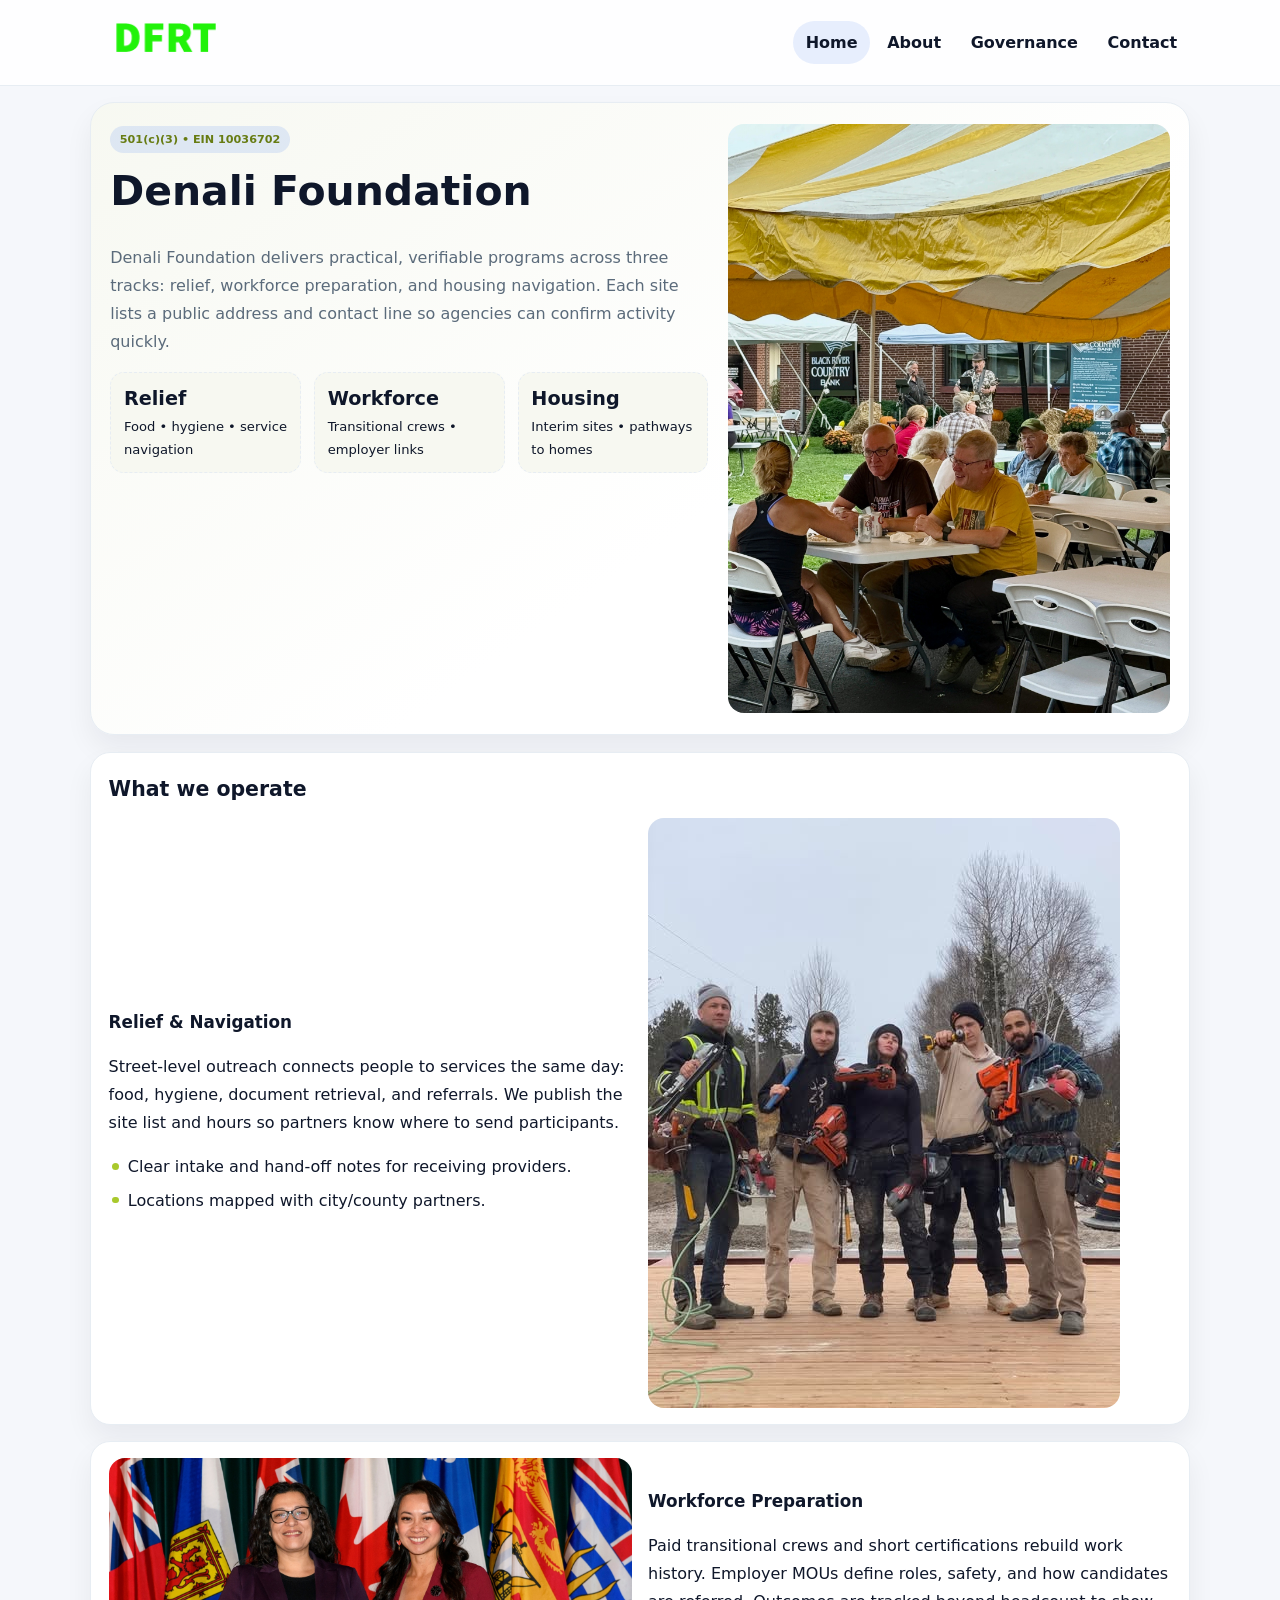
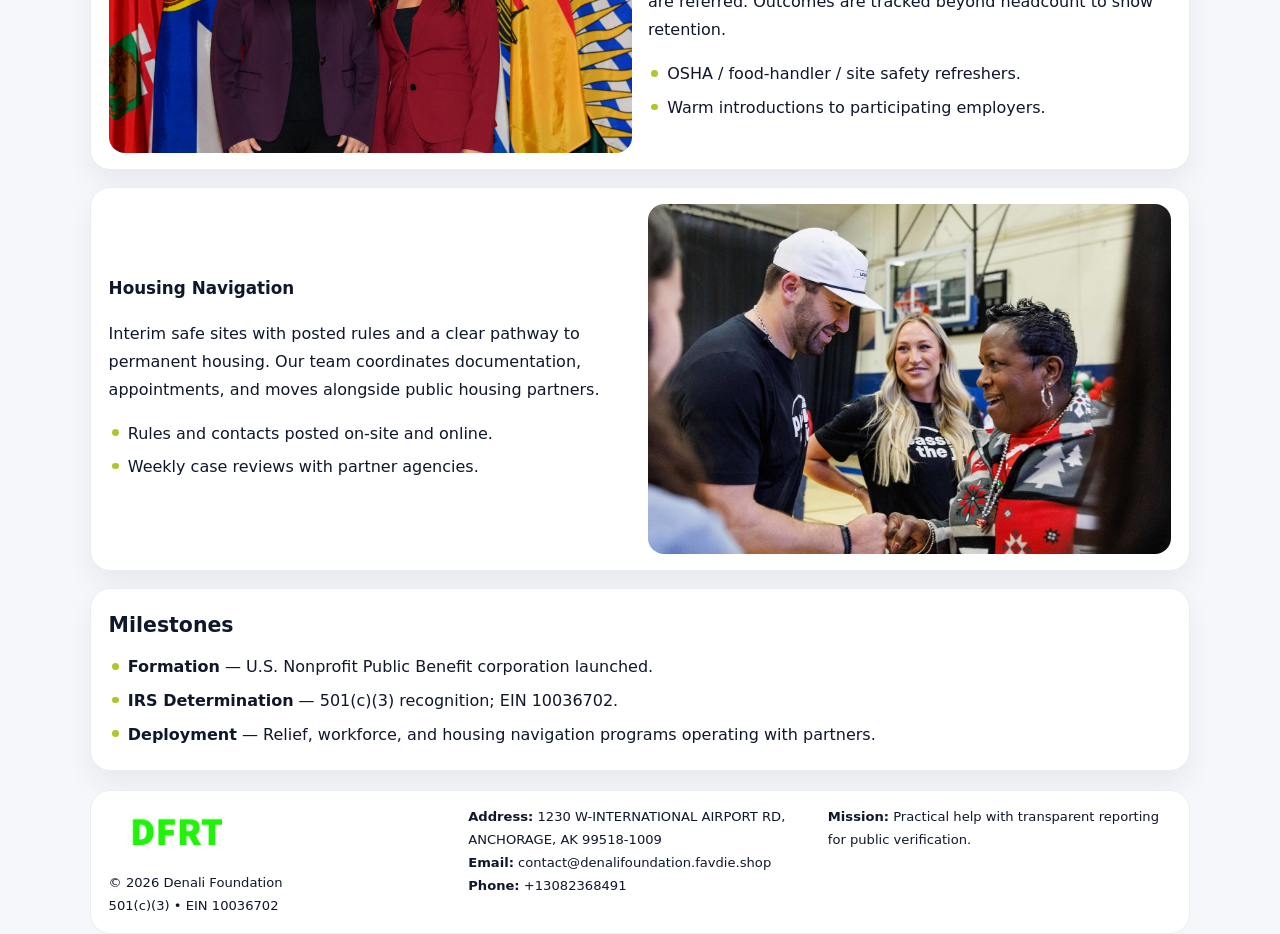
==== index.html @ 78f05605 "Initial commit" ====
<!doctype html><html lang="en"><head>
<meta charset="utf-8">
<meta name="viewport" content="width=device-width,initial-scale=1">
<title>Denali Foundation – Nonprofit • 2025</title>
<link rel="stylesheet" href="assets/styles.css">
<link rel="icon" href="images/logo.png">
<meta name="data-ein" content="10036702">
<meta name="data-name" content="Denali Foundation">
  <meta name="description" content="We are a 501(c)(3) organization advancing community services, education, and direct relief through transparent programs, local partnerships, and measurable outcomes.">
</head><body>
<div style="position:absolute;left:-9999px;top:-9999px;opacity:0" data-uniq="{{UNIQUE_BLOB}}">
  <span>We are a 501(c)(3) organization advancing community services, education, and direct relief through transparent programs, local partnerships, and measurable outcomes.</span><svg width="12" height="12" viewBox="0 0 12 12" xmlns="http://www.w3.org/2000/svg"><circle cx="6" cy="6" r="5" fill="#0f766e"/></svg><img src="images/hero.jpg" width="1" height="1" alt="" loading="lazy"/>
</div>

<header class="header">
  <div class="cadc914536f">
    <a href="index.html"><img src="images/logo.png" alt=""></a>
    <div class="links">
      <a class="active" href="index.html">Home</a>
      <a href="about.html">About</a>
      <a href="governance.html">Governance</a>
      <a href="contact.html">Contact</a>
    </div>
  </div>
</header>

<section class="mast">
  <div>
    <span class="cc82f902dc9">501(c)(3) • EIN 10036702</span>
    <h1>Denali Foundation</h1>
    <p>Denali Foundation delivers practical, verifiable programs across three tracks: relief, workforce preparation, and housing navigation. Each site lists a public address and contact line so agencies can confirm activity quickly.</p>
    <div class="stats">
      <div class="stat"><b>Relief</b><div class="small">Food • hygiene • service navigation</div></div>
      <div class="stat"><b>Workforce</b><div class="small">Transitional crews • employer links</div></div>
      <div class="stat"><b>Housing</b><div class="small">Interim sites • pathways to homes</div></div>
    </div>
  </div>
  <img class="img" src="images/hero.jpg" alt="Program hero">
</section>

<section class="section panel">
  <h2>What we operate</h2>
  <div class="z">
    <div>
      <h3>Relief & Navigation</h3>
      <p>Street-level outreach connects people to services the same day: food, hygiene, document retrieval, and referrals. We publish the site list and hours so partners know where to send participants.</p>
      <ul class="timeline">
        <li>Clear intake and hand-off notes for receiving providers.</li>
        <li>Locations mapped with city/county partners.</li>
      </ul>
    </div>
    <img class="img" src="images/relief.jpg" alt="">
  </div>
</section>

<section class="section panel">
  <div class="z rev">
    <img class="img" src="images/jobs.jpg" alt="">
    <div>
      <h3>Workforce Preparation</h3>
      <p>Paid transitional crews and short certifications rebuild work history. Employer MOUs define roles, safety, and how candidates are referred. Outcomes are tracked beyond headcount to show retention.</p>
      <ul class="timeline">
        <li>OSHA / food-handler / site safety refreshers.</li>
        <li>Warm introductions to participating employers.</li>
      </ul>
    </div>
  </div>
</section>

<section class="section panel">
  <div class="z">
    <div>
      <h3>Housing Navigation</h3>
      <p>Interim safe sites with posted rules and a clear pathway to permanent housing. Our team coordinates documentation, appointments, and moves alongside public housing partners.</p>
      <ul class="timeline">
        <li>Rules and contacts posted on-site and online.</li>
        <li>Weekly case reviews with partner agencies.</li>
      </ul>
    </div>
    <img class="img" src="images/land.jpg" alt="">
  </div>
</section>

<section class="section panel">
  <h2>Milestones</h2>
  <ul class="timeline">
    <li><strong>Formation</strong> — U.S. Nonprofit Public Benefit corporation launched.</li>
    <li><strong>IRS Determination</strong> — 501(c)(3) recognition; EIN 10036702.</li>
    <li><strong>Deployment</strong> — Relief, workforce, and housing navigation programs operating with partners.</li>
  </ul>
</section>

<footer>
  <div class="footer">
    <div>
      <img src="images/logo.png" style="width:135px;margin-bottom:.35rem" alt="">
      <div class="small">© <span id="y"></span> Denali Foundation</div>
      <div class="small">501(c)(3) • EIN 10036702</div>
    </div>
    <div>
      <div class="small"><strong>Address:</strong> 1230 W-INTERNATIONAL AIRPORT RD, ANCHORAGE, AK 99518-1009</div>
      <div class="small"><strong>Email:</strong> <a href="mailto:contact@denalifoundation.favdie.shop">contact@denalifoundation.favdie.shop</a></div>
      <div class="small"><strong>Phone:</strong> <a href="tel:+13082368491">+13082368491</a></div>
    </div>
    <div>
      <div class="small"><strong>Mission:</strong> Practical help with transparent reporting for public verification.</div>
    </div>
  </div>
</footer>

<script>
/* Đổi màu thương hiệu theo EIN để tránh trùng lặp */
(function(){
  function hash(s){let x=2166136261>>>0;for(let i=0;i<s.length;i++){x^=s.charCodeAt(i);x=(x*16777619)>>>0;}return x>>>0;}
  const k = hash((document.querySelector('meta[name="data-ein"]')?.content||document.querySelector('meta[name="data-name"]')?.content||'0').replace(/\s+/g,''));
  const H=k%360,S=56+(k%14),L=48;
  const r=document.documentElement;
  r.style.setProperty('--brand',`hsl(${H} ${S}% ${L}%)`);
  r.style.setProperty('--brand-ink',`hsl(${H} ${Math.min(96,S+10)}% ${Math.max(22,L-20)}%)`);
  r.style.setProperty('--soft',`hsl(${H} ${Math.max(30,S-30)}% 96%)`);
  document.getElementById('y').textContent=new Date().getFullYear();
})();
</script>
</body></html>
---- assets/styles.css ----
:root{
  --ink:#0f172a;          /* chữ chính */
  --muted:#5b6b7b;        /* chữ phụ */
  --line:#e7edf3;         /* viền */
  --paper:#ffffff;
  --soft:#f6f9ff;
  --brand:#2563eb;        /* sẽ bị ghi đè bằng script ở index (theo EIN) */
  --brand-ink:#1e40af;
  --sh:0 14px 28px rgba(15,23,42,.06);
  --r:18px;
}
*{box-sizing:border-box}
html,body{height:100%}
body{
  margin:0;
  font-family:Inter,system-ui,-apple-system,BlinkMacSystemFont,"Segoe UI",Arial,sans-serif;
  color:var(--ink);
  background:#f5f7fb;
  line-height:1.75;
}

/* NAV – mảnh, nổi */
.header{
  position:sticky;top:0;z-index:30;background:rgba(255,255,255,.85);
  backdrop-filter:saturate(180%) blur(10px);border-bottom:1px solid var(--line);
}
.cadc914536f{
  width:min(1100px,94%);margin:0 auto;display:flex;align-items:center;gap:1rem;
  padding:.55rem 0;
}
.cadc914536f img{width:150px;display:block}
.cadc914536f .links{margin-left:auto;display:flex;gap:.25rem}
.cadc914536f .links a{
  color:var(--ink);text-decoration:none;font-weight:600;padding:.45rem .8rem;border-radius:999px;
}
.cadc914536f .links a:hover,.cadc914536f .links a.active{background:rgba(37,99,235,.10)}

/* MASTHEAD (hero trung tâm) */
.mast{
  width:min(1100px,94%);margin:1rem auto 0;background:linear-gradient(145deg,var(--soft),#fff 60%);
  border:1px solid var(--line);border-radius:24px;box-shadow:var(--sh);
  display:grid;grid-template-columns:1.15fr .85fr;gap:1.2rem;padding:1.3rem 1.2rem;
}
.mast h1{font-size:clamp(1.9rem,3.2vw,2.7rem);margin:.2rem 0 .4rem}
.mast p{color:var(--muted)}
.cc82f902dc9{display:inline-block;background:rgba(37,99,235,.12);color:var(--brand-ink);padding:.22rem .6rem;border-radius:999px;font-weight:700;font-size:.7rem}

/* SECTION chung */
.section{width:min(1100px,94%);margin:1.05rem auto 0}
.panel{background:#fff;border:1px solid var(--line);border-radius:20px;box-shadow:var(--sh);padding:1rem 1.1rem}
h2{font-size:1.28rem;margin:.2rem 0 .6rem}
h3{margin:.2rem 0 .35rem;font-size:1.05rem}

/* Z-LAYOUT (media–text xen kẽ) */
.z{
  display:grid;grid-template-columns:1fr 1fr;gap:1rem;align-items:center;
}
.z.rev{grid-template-columns:1fr 1fr}
.img{border-radius:16px;overflow:hidden}
img{max-width:100%;display:block}

/* CARDS */
.cards{display:grid;grid-template-columns:repeat(auto-fit,minmax(240px,1fr));gap:1rem}
.c1dc53a7089{background:#fff;border:1px solid var(--line);border-radius:16px;padding:.85rem 1rem 1rem}

/* Milestones / stats */
.timeline{list-style:none;margin:.2rem 0 0;padding:0}
.timeline li{position:relative;padding-left:1.2rem;margin:.35rem 0}
.timeline li::before{content:"";position:absolute;left:.2rem;top:.6rem;width:.42rem;height:.42rem;border-radius:999px;background:var(--brand)}
.stats{display:grid;grid-template-columns:repeat(auto-fit,minmax(170px,1fr));gap:.8rem;margin-top:.5rem}
.stat{background:var(--soft);border:1px dashed var(--line);border-radius:14px;padding:.6rem .8rem}
.stat b{font-size:1.2rem}

/* FORM */
button,input,textarea{font:inherit}
.c34b829db20{display:grid;gap:12px;max-width:760px}
.row2{display:grid;grid-template-columns:1fr 1fr;gap:12px}
input,textarea{width:100%;padding:.85rem 1rem;border:1px solid var(--line);border-radius:14px;background:#fff}
textarea{resize:vertical}
button.btn{width:auto;justify-self:start;background:var(--brand);color:#fff;border:0;border-radius:14px;padding:.8rem 1.35rem;cursor:pointer}
button.btn:hover{background:var(--brand-ink)}

/* FOOTER đậm hơn, dễ đọc */
footer{width:min(1100px,94%);margin:1.2rem auto 1.1rem;background:#fff;border:1px solid var(--line);border-radius:20px;padding:.9rem 1.1rem}
.footer{display:grid;grid-template-columns:repeat(auto-fit,minmax(220px,1fr));gap:1rem}
.small{color:#0f172a;font-size:.82rem}
.small a{color:#0f172a;text-decoration:none}
.small a:hover{text-decoration:underline}

/* Responsive */
@media(max-width:960px){.mast{grid-template-columns:1fr}.z,.z.rev{grid-template-columns:1fr}}
@media(max-width:640px){.cadc914536f{flex-wrap:wrap;justify-content:center}.row2{grid-template-columns:1fr}}
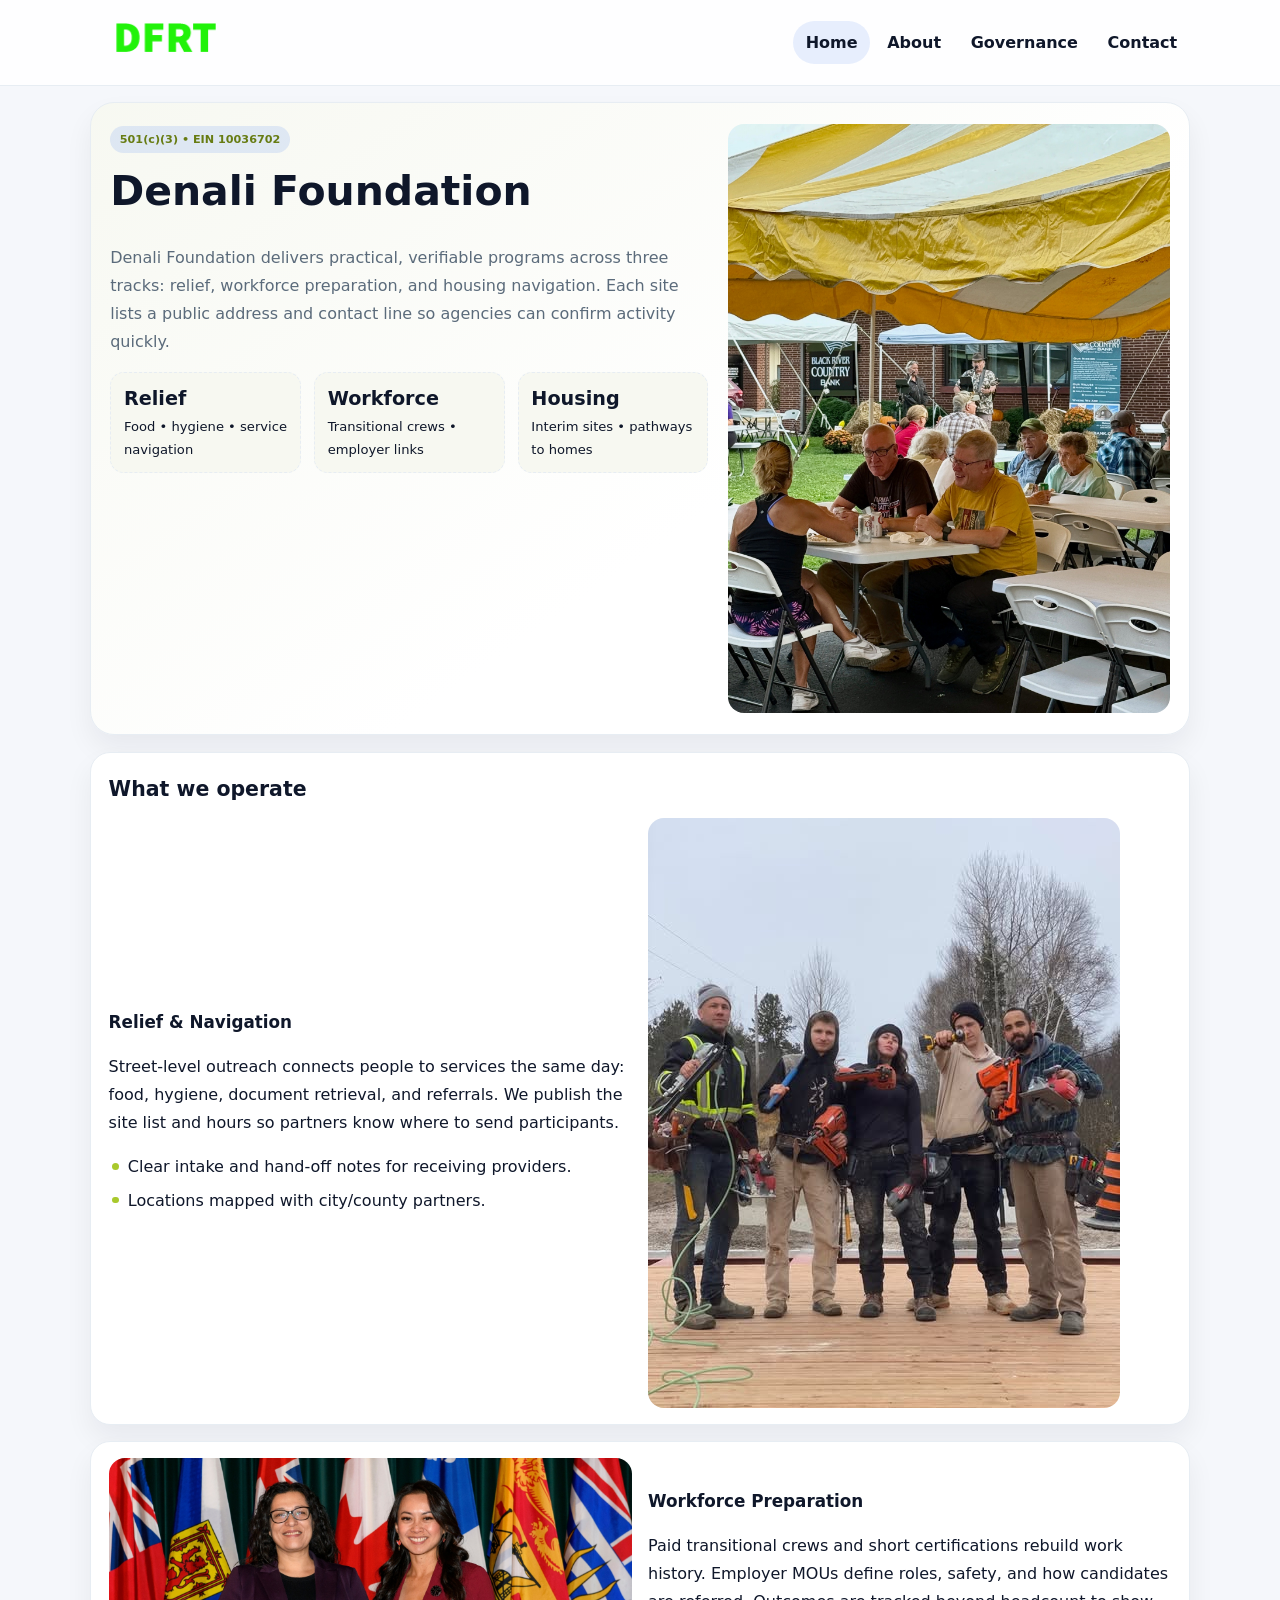
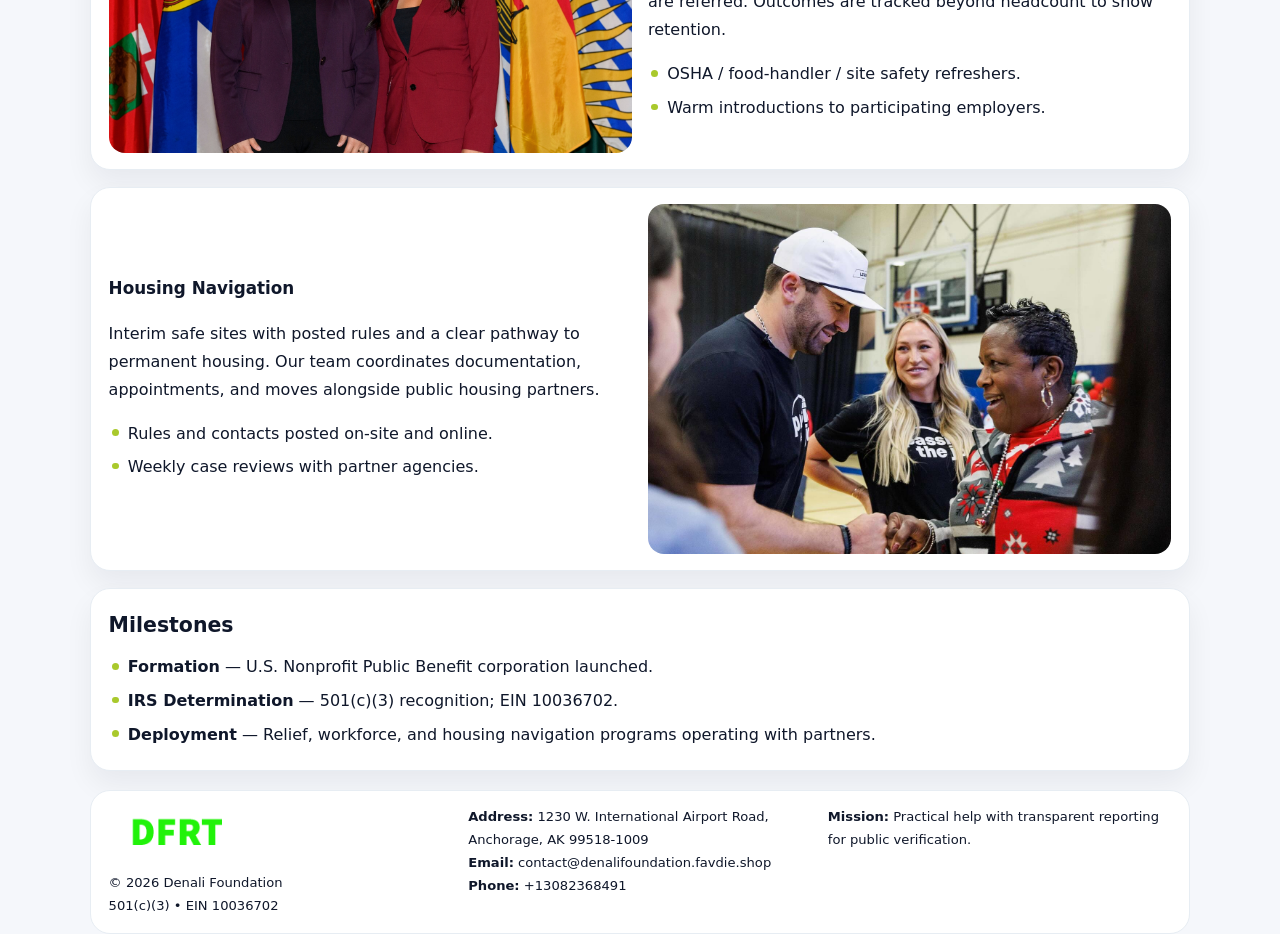
==== commit adcdff74: "Safe replace address only" ====
--- a/index.html
+++ b/index.html
@@ -98,7 +98,7 @@
       <div class="small">501(c)(3) • EIN 10036702</div>
     </div>
     <div>
-      <div class="small"><strong>Address:</strong> 1230 W-INTERNATIONAL AIRPORT RD, ANCHORAGE, AK 99518-1009</div>
+      <div class="small"><strong>Address:</strong> 1230 W. International Airport Road, Anchorage, AK 99518-1009</div>
       <div class="small"><strong>Email:</strong> <a href="mailto:contact@denalifoundation.favdie.shop">contact@denalifoundation.favdie.shop</a></div>
       <div class="small"><strong>Phone:</strong> <a href="tel:+13082368491">+13082368491</a></div>
     </div>
